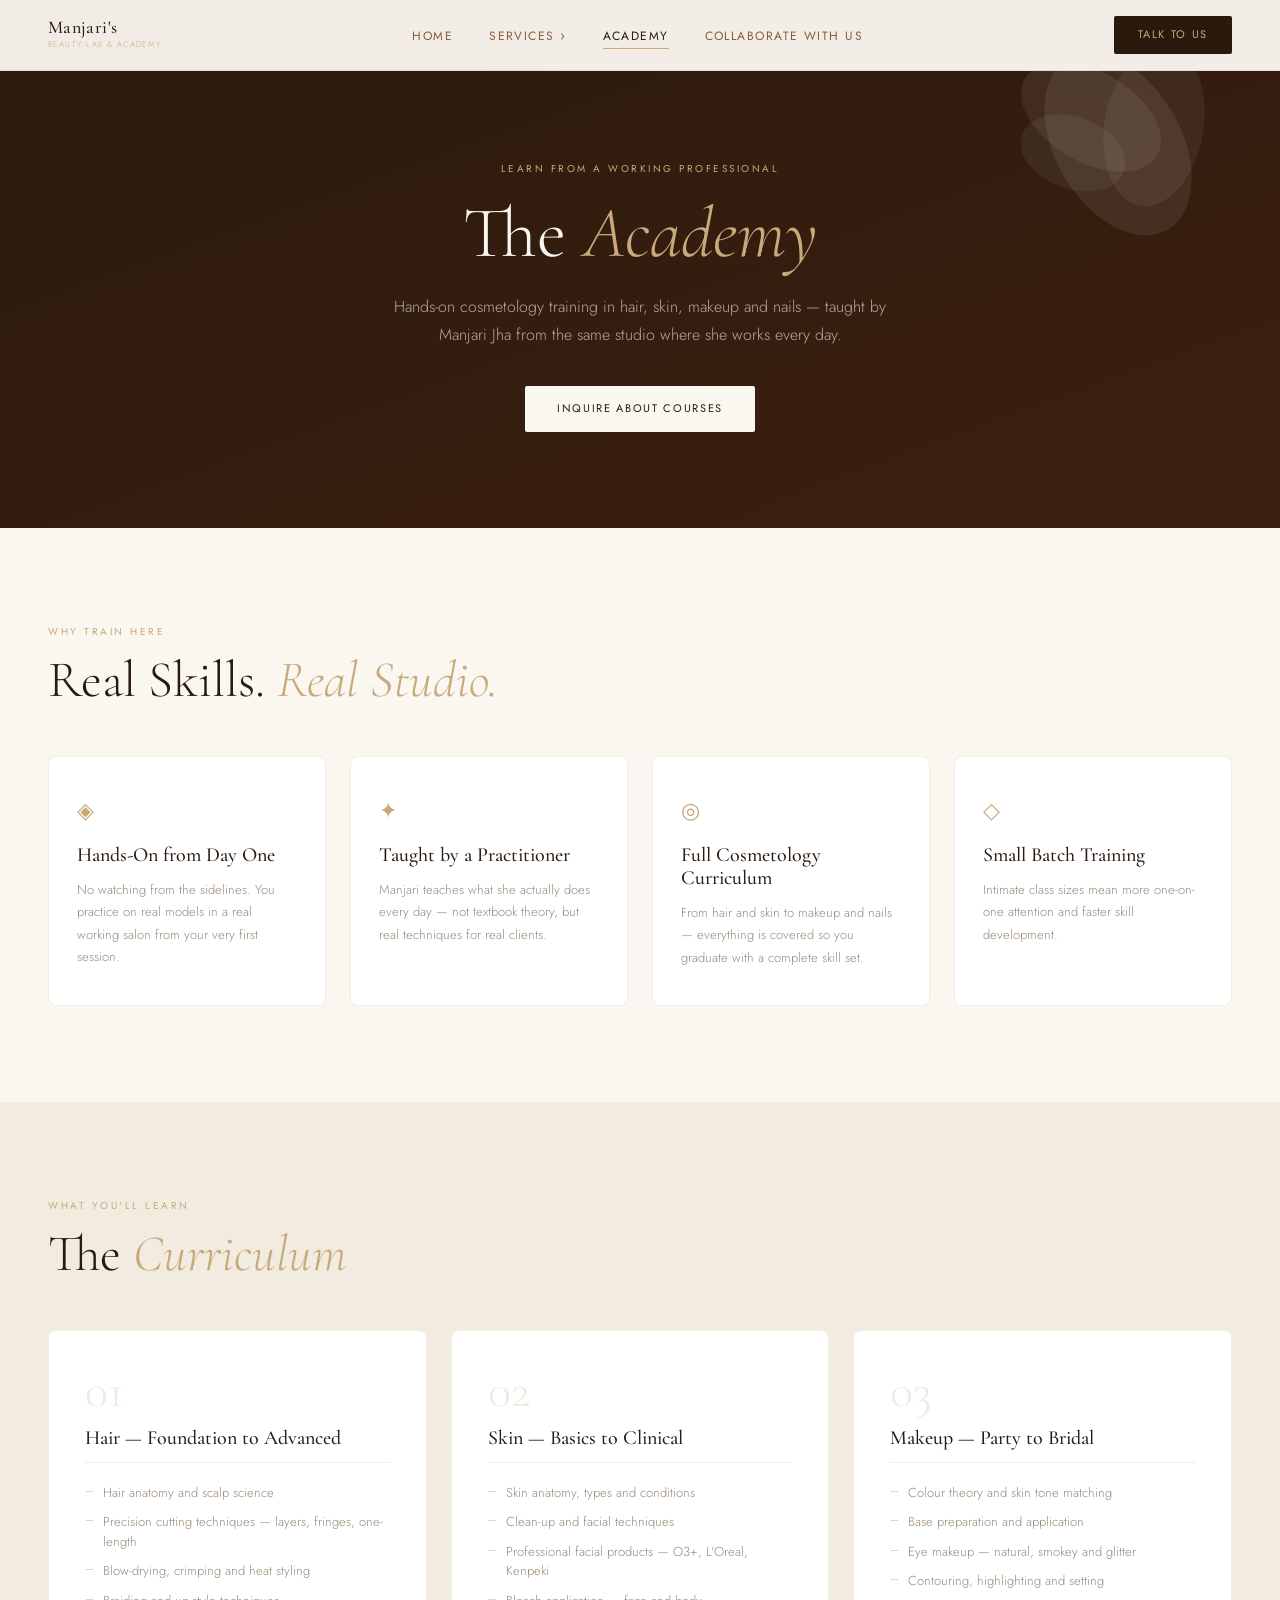
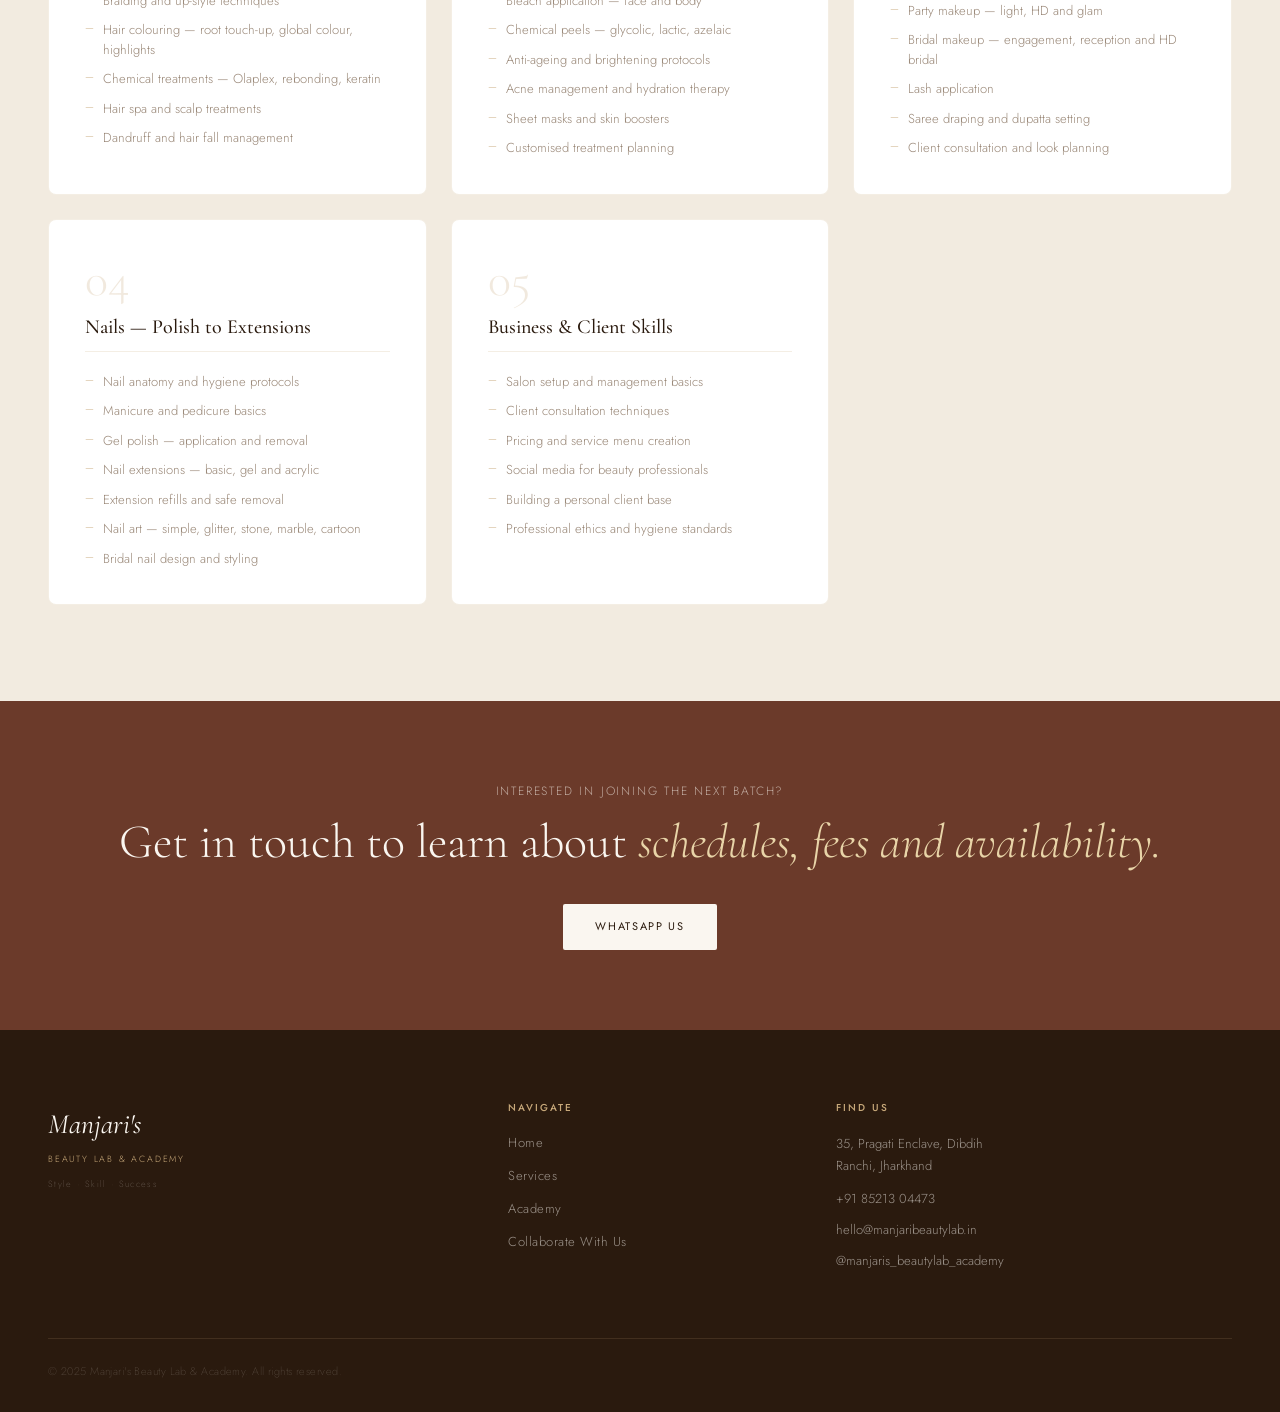
==== academy.html @ 1e32e9e4 "Add files via upload" ====
<!DOCTYPE html>
<html lang="en">
<head>
<meta charset="UTF-8">
<meta name="viewport" content="width=device-width, initial-scale=1.0">
<title>Academy — Manjari's Beauty Lab & Academy</title>
<link href="https://fonts.googleapis.com/css2?family=Cormorant+Garamond:ital,wght@0,300;0,400;0,500;0,600;1,300;1,400;1,600&family=Jost:wght@200;300;400;500&display=swap" rel="stylesheet">
<link rel="stylesheet" href="style.css">
</head>
<body>
<nav class="nav" id="nav">
  <div class="nav-logo"><span class="nav-logo-name">Manjari's</span><span class="nav-logo-sub">Beauty Lab & Academy</span></div>
  <ul class="nav-links">
    <li><a href="index.html" class="nav-link">Home</a></li>
    <li class="has-dropdown"><a href="services.html" class="nav-link">Services <span class="chevron">›</span></a>
      <ul class="dropdown">
        <li><a href="services.html#hair">Hair Cut & Styling</a></li>
        <li><a href="services.html#skin">Skin Services</a></li>
        <li><a href="services.html#makeup">Makeup</a></li>
        <li><a href="services.html#nails">Nail Art & Extensions</a></li>
        <li><a href="services.html#packages">Packages</a></li>
      </ul>
    </li>
    <li><a href="academy.html" class="nav-link active">Academy</a></li>
    <li><a href="collaborate.html" class="nav-link">Collaborate With Us</a></li>
  </ul>
  <a href="https://wa.me/918521304473" target="_blank" class="nav-cta">Talk to Us</a>
  <button class="nav-hamburger" id="hamburger" aria-label="Menu"><span></span><span></span><span></span></button>
</nav>
<div class="mobile-menu" id="mobileMenu">
  <ul>
    <li><a href="index.html">Home</a></li>
    <li><a href="services.html">Services</a></li>
    <li><a href="academy.html">Academy</a></li>
    <li><a href="collaborate.html">Collaborate With Us</a></li>
    <li><a href="https://wa.me/918521304473" target="_blank" class="mobile-cta">Talk to Us</a></li>
  </ul>
</div>

<div class="page-hero page-hero-dark">
  <div class="page-hero-flower" aria-hidden="true">
    <svg viewBox="0 0 400 400" xmlns="http://www.w3.org/2000/svg">
      <ellipse cx="220" cy="160" rx="70" ry="110" fill="rgba(255,240,230,0.08)" transform="rotate(-30 220 160)"/>
      <ellipse cx="260" cy="140" rx="55" ry="90" fill="rgba(255,240,230,0.06)" transform="rotate(10 260 140)"/>
      <ellipse cx="190" cy="130" rx="50" ry="85" fill="rgba(255,240,230,0.07)" transform="rotate(-60 190 130)"/>
      <ellipse cx="170" cy="170" rx="60" ry="40" fill="rgba(200,220,180,0.07)" transform="rotate(20 170 170)"/>
    </svg>
  </div>
  <p class="page-eyebrow">Learn From a Working Professional</p>
  <h1 class="page-title page-title-light">The <em>Academy</em></h1>
  <p class="page-sub page-sub-light">Hands-on cosmetology training in hair, skin, makeup and nails — taught by Manjari Jha from the same studio where she works every day.</p>
  <a href="https://wa.me/918521304473" target="_blank" class="btn-primary-light">Inquire About Courses</a>
</div>

<section class="section">
  <div class="section-label">Why Train Here</div>
  <h2 class="section-title">Real Skills. <em>Real Studio.</em></h2>
  <div class="why-grid">
    <div class="why-card">
      <div class="why-icon">◈</div>
      <h3>Hands-On from Day One</h3>
      <p>No watching from the sidelines. You practice on real models in a real working salon from your very first session.</p>
    </div>
    <div class="why-card">
      <div class="why-icon">✦</div>
      <h3>Taught by a Practitioner</h3>
      <p>Manjari teaches what she actually does every day — not textbook theory, but real techniques for real clients.</p>
    </div>
    <div class="why-card">
      <div class="why-icon">◎</div>
      <h3>Full Cosmetology Curriculum</h3>
      <p>From hair and skin to makeup and nails — everything is covered so you graduate with a complete skill set.</p>
    </div>
    <div class="why-card">
      <div class="why-icon">◇</div>
      <h3>Small Batch Training</h3>
      <p>Intimate class sizes mean more one-on-one attention and faster skill development.</p>
    </div>
  </div>
</section>

<section class="section academy-curriculum">
  <div class="section-label">What You'll Learn</div>
  <h2 class="section-title">The <em>Curriculum</em></h2>

  <div class="curriculum-grid">
    <div class="curr-module">
      <div class="curr-num">01</div>
      <h3>Hair — Foundation to Advanced</h3>
      <ul>
        <li>Hair anatomy and scalp science</li>
        <li>Precision cutting techniques — layers, fringes, one-length</li>
        <li>Blow-drying, crimping and heat styling</li>
        <li>Braiding and up-style techniques</li>
        <li>Hair colouring — root touch-up, global colour, highlights</li>
        <li>Chemical treatments — Olaplex, rebonding, keratin</li>
        <li>Hair spa and scalp treatments</li>
        <li>Dandruff and hair fall management</li>
      </ul>
    </div>
    <div class="curr-module">
      <div class="curr-num">02</div>
      <h3>Skin — Basics to Clinical</h3>
      <ul>
        <li>Skin anatomy, types and conditions</li>
        <li>Clean-up and facial techniques</li>
        <li>Professional facial products — O3+, L'Oreal, Kenpeki</li>
        <li>Bleach application — face and body</li>
        <li>Chemical peels — glycolic, lactic, azelaic</li>
        <li>Anti-ageing and brightening protocols</li>
        <li>Acne management and hydration therapy</li>
        <li>Sheet masks and skin boosters</li>
        <li>Customised treatment planning</li>
      </ul>
    </div>
    <div class="curr-module">
      <div class="curr-num">03</div>
      <h3>Makeup — Party to Bridal</h3>
      <ul>
        <li>Colour theory and skin tone matching</li>
        <li>Base preparation and application</li>
        <li>Eye makeup — natural, smokey and glitter</li>
        <li>Contouring, highlighting and setting</li>
        <li>Party makeup — light, HD and glam</li>
        <li>Bridal makeup — engagement, reception and HD bridal</li>
        <li>Lash application</li>
        <li>Saree draping and dupatta setting</li>
        <li>Client consultation and look planning</li>
      </ul>
    </div>
    <div class="curr-module">
      <div class="curr-num">04</div>
      <h3>Nails — Polish to Extensions</h3>
      <ul>
        <li>Nail anatomy and hygiene protocols</li>
        <li>Manicure and pedicure basics</li>
        <li>Gel polish — application and removal</li>
        <li>Nail extensions — basic, gel and acrylic</li>
        <li>Extension refills and safe removal</li>
        <li>Nail art — simple, glitter, stone, marble, cartoon</li>
        <li>Bridal nail design and styling</li>
      </ul>
    </div>
    <div class="curr-module">
      <div class="curr-num">05</div>
      <h3>Business & Client Skills</h3>
      <ul>
        <li>Salon setup and management basics</li>
        <li>Client consultation techniques</li>
        <li>Pricing and service menu creation</li>
        <li>Social media for beauty professionals</li>
        <li>Building a personal client base</li>
        <li>Professional ethics and hygiene standards</li>
      </ul>
    </div>
  </div>
</section>

<div class="cta-banner">
  <p>Interested in joining the next batch?</p>
  <h2>Get in touch to learn about <em>schedules, fees and availability.</em></h2>
  <a href="https://wa.me/918521304473" target="_blank" class="btn-primary-light">WhatsApp Us</a>
</div>

<footer class="footer">
  <div class="footer-top">
    <div class="footer-brand">
      <div class="footer-logo-name">Manjari's</div>
      <div class="footer-logo-sub">Beauty Lab & Academy</div>
      <div class="footer-logo-tag">Style · Skill · Success</div>
    </div>
    <div class="footer-links">
      <h4>Navigate</h4>
      <a href="index.html">Home</a>
      <a href="services.html">Services</a>
      <a href="academy.html">Academy</a>
      <a href="collaborate.html">Collaborate With Us</a>
    </div>
    <div class="footer-contact">
      <h4>Find Us</h4>
      <p>35, Pragati Enclave, Dibdih<br>Ranchi, Jharkhand</p>
      <a href="tel:+918521304473">+91 85213 04473</a>
      <a href="mailto:hello@manjaribeautylab.in">hello@manjaribeautylab.in</a>
      <a href="https://instagram.com/manjaris_beautylab_academy" target="_blank">@manjaris_beautylab_academy</a>
    </div>
  </div>
  <div class="footer-bottom">
    <p>© 2025 Manjari's Beauty Lab & Academy. All rights reserved.</p>
  </div>
</footer>
<script src="script.js"></script>
</body>
</html>
---- style.css ----
/* ── TOKENS ── */
:root {
  --cream:       #FAF6F0;
  --cream-deep:  #F2EBE0;
  --dark:        #2A1A0E;
  --brown:       #6B3A2A;
  --brown-light: #8B5A3A;
  --gold:        #C8A97A;
  --gold-light:  #E8D4A8;
  --blush:       #F7EDE8;
  --blush-border:#DFA090;
  --sage:        #8A9B7A;
  --muted:       #9A8878;
  --white:       #FFFFFF;
  --font-serif:  'Cormorant Garamond', Georgia, serif;
  --font-sans:   'Jost', sans-serif;
}

/* ── RESET ── */
*, *::before, *::after { margin: 0; padding: 0; box-sizing: border-box; }
html { scroll-behavior: smooth; }
body { font-family: var(--font-sans); background: var(--cream); color: var(--dark); font-weight: 300; line-height: 1.6; overflow-x: hidden; }
img { max-width: 100%; display: block; }
a { text-decoration: none; color: inherit; }

/* ── TYPOGRAPHY ── */
h1,h2,h3,h4 { font-family: var(--font-serif); font-weight: 400; line-height: 1.15; }
em { font-style: italic; color: var(--gold); }
p { line-height: 1.75; }

/* ── NAV ── */
.nav {
  position: fixed; top: 0; left: 0; right: 0; z-index: 100;
  display: flex; align-items: center; justify-content: space-between;
  padding: 16px 48px;
  background: rgba(250,246,240,0.96);
  backdrop-filter: blur(12px);
  border-bottom: 0.5px solid rgba(200,169,122,0.25);
  transition: box-shadow 0.3s;
}
.nav.scrolled { box-shadow: 0 2px 24px rgba(42,26,14,0.08); }
.nav-logo { display: flex; flex-direction: column; }
.nav-logo-name { font-family: var(--font-serif); font-size: 18px; font-weight: 500; color: var(--dark); line-height: 1; letter-spacing: 0.02em; }
.nav-logo-sub { font-size: 8px; font-weight: 300; color: var(--gold); letter-spacing: 0.18em; text-transform: uppercase; margin-top: 2px; }
.nav-links { display: flex; list-style: none; gap: 36px; align-items: center; }
.nav-link { font-size: 12px; font-weight: 400; color: var(--brown-light); letter-spacing: 0.12em; text-transform: uppercase; transition: color 0.2s; position: relative; }
.nav-link:hover, .nav-link.active { color: var(--dark); }
.nav-link.active::after { content: ''; position: absolute; bottom: -4px; left: 0; right: 0; height: 1px; background: var(--gold); }
.chevron { font-size: 14px; transition: transform 0.2s; display: inline-block; }
.has-dropdown { position: relative; }
.has-dropdown:hover .chevron { transform: rotate(90deg); }
.dropdown {
  position: absolute; top: calc(100% + 16px); left: -16px;
  background: var(--white); border: 0.5px solid rgba(200,169,122,0.3);
  border-radius: 8px; padding: 8px 0; min-width: 220px; list-style: none;
  opacity: 0; visibility: hidden; transform: translateY(-8px);
  transition: all 0.25s; box-shadow: 0 8px 32px rgba(42,26,14,0.1);
}
.has-dropdown:hover .dropdown { opacity: 1; visibility: visible; transform: translateY(0); }
.dropdown a { display: block; padding: 10px 20px; font-size: 12px; font-weight: 300; color: var(--brown-light); letter-spacing: 0.04em; transition: color 0.2s, background 0.2s; }
.dropdown a:hover { color: var(--dark); background: var(--blush); }
.nav-cta {
  background: var(--dark); color: var(--gold);
  padding: 10px 24px; border-radius: 2px;
  font-size: 11px; font-weight: 400; letter-spacing: 0.15em; text-transform: uppercase;
  transition: background 0.2s, color 0.2s;
}
.nav-cta:hover { background: var(--brown); color: var(--gold-light); }
.nav-hamburger { display: none; flex-direction: column; gap: 5px; background: none; border: none; cursor: pointer; padding: 4px; }
.nav-hamburger span { display: block; width: 22px; height: 1.5px; background: var(--dark); transition: all 0.3s; }

/* MOBILE MENU */
.mobile-menu {
  position: fixed; top: 0; left: 0; right: 0; bottom: 0; z-index: 99;
  background: var(--cream); display: flex; align-items: center; justify-content: center;
  opacity: 0; visibility: hidden; transition: all 0.3s;
}
.mobile-menu.open { opacity: 1; visibility: visible; }
.mobile-menu ul { list-style: none; text-align: center; display: flex; flex-direction: column; gap: 28px; }
.mobile-menu a { font-family: var(--font-serif); font-size: 28px; font-weight: 300; color: var(--dark); letter-spacing: 0.04em; transition: color 0.2s; }
.mobile-menu a:hover { color: var(--gold); }
.mobile-cta { background: var(--dark); color: var(--gold) !important; padding: 14px 36px; border-radius: 2px; font-size: 14px !important; font-family: var(--font-sans) !important; letter-spacing: 0.12em; text-transform: uppercase; }

/* ── FLOWER SVG ── */
.hero-flower-tr { position: absolute; top: -20px; right: -20px; width: 380px; height: 380px; pointer-events: none; opacity: 0.9; }
.hero-flower-bl { position: absolute; bottom: 40px; left: -40px; width: 260px; height: 260px; pointer-events: none; opacity: 0.7; }

/* ── HERO ── */
.hero {
  min-height: 100vh; display: flex; align-items: center;
  padding: 120px 48px 80px;
  position: relative; overflow: hidden;
  background: linear-gradient(160deg, var(--cream) 0%, #F5EDE0 60%, #EDE0D0 100%);
}
.hero-content { max-width: 580px; position: relative; z-index: 2; }
.hero-eyebrow { font-size: 11px; font-weight: 400; letter-spacing: 0.22em; text-transform: uppercase; color: var(--gold); margin-bottom: 20px; }
.hero-title { margin-bottom: 24px; }
.hero-title-script { display: block; font-family: var(--font-serif); font-size: clamp(40px, 6vw, 72px); font-weight: 300; font-style: italic; color: var(--brown-light); line-height: 1; }
.hero-title-serif { display: block; font-family: var(--font-serif); font-size: clamp(48px, 7.5vw, 90px); font-weight: 500; color: var(--dark); line-height: 1; letter-spacing: -0.01em; }
.hero-sub { font-size: 15px; font-weight: 300; color: var(--muted); max-width: 440px; margin-bottom: 36px; line-height: 1.8; }
.hero-actions { display: flex; gap: 16px; flex-wrap: wrap; margin-bottom: 40px; }
.hero-tag { display: flex; gap: 10px; align-items: center; font-size: 11px; font-weight: 300; color: var(--muted); letter-spacing: 0.18em; }
.dot { color: var(--gold); }

/* ── BUTTONS ── */
.btn-primary {
  display: inline-block; background: var(--dark); color: var(--gold);
  padding: 14px 32px; border-radius: 2px;
  font-size: 11px; font-weight: 400; letter-spacing: 0.15em; text-transform: uppercase;
  transition: all 0.25s;
}
.btn-primary:hover { background: var(--brown); transform: translateY(-1px); }
.btn-ghost {
  display: inline-block; border: 1px solid var(--brown-light); color: var(--brown-light);
  padding: 13px 32px; border-radius: 2px;
  font-size: 11px; font-weight: 400; letter-spacing: 0.15em; text-transform: uppercase;
  transition: all 0.25s;
}
.btn-ghost:hover { border-color: var(--dark); color: var(--dark); }
.btn-primary-light {
  display: inline-block; background: var(--cream); color: var(--dark);
  padding: 14px 32px; border-radius: 2px;
  font-size: 11px; font-weight: 400; letter-spacing: 0.15em; text-transform: uppercase;
  transition: all 0.25s;
}
.btn-primary-light:hover { background: var(--gold-light); }
.btn-gold {
  display: inline-block; background: var(--gold); color: var(--dark);
  padding: 12px 28px; border-radius: 2px;
  font-size: 11px; font-weight: 400; letter-spacing: 0.15em; text-transform: uppercase;
  transition: all 0.25s;
}
.btn-gold:hover { background: var(--gold-light); }

/* ── SECTIONS ── */
.section { padding: 96px 48px; }
.section-label { font-size: 10px; font-weight: 400; letter-spacing: 0.25em; text-transform: uppercase; color: var(--gold); margin-bottom: 12px; }
.section-title { font-size: clamp(32px, 4vw, 52px); font-weight: 300; color: var(--dark); margin-bottom: 16px; line-height: 1.1; }
.section-sub { font-size: 15px; font-weight: 300; color: var(--muted); max-width: 500px; margin-bottom: 56px; }
.section-cta { text-align: center; margin-top: 48px; }

/* ── SERVICES GRID ── */
.services-section { background: var(--white); }
.services-grid { display: grid; grid-template-columns: repeat(4, 1fr); gap: 1px; background: rgba(200,169,122,0.15); border: 1px solid rgba(200,169,122,0.15); border-radius: 8px; overflow: hidden; }
.svc-tile {
  background: var(--white); padding: 36px 28px;
  display: flex; flex-direction: column; gap: 10px;
  transition: background 0.25s, transform 0.25s;
  cursor: pointer;
}
.svc-tile:hover { background: var(--blush); }
.svc-tile.featured { background: var(--cream); }
.svc-tile.featured:hover { background: var(--blush); }
.svc-tile-icon { font-size: 20px; color: var(--gold); margin-bottom: 4px; }
.svc-tile h3 { font-family: var(--font-serif); font-size: 18px; font-weight: 500; color: var(--dark); }
.svc-tile p { font-size: 12px; font-weight: 300; color: var(--muted); line-height: 1.7; }

/* ── ABOUT STRIP ── */
.about-strip {
  background: var(--dark);
  padding: 96px 48px;
  position: relative; overflow: hidden;
  display: flex; align-items: center; gap: 80px;
}
.about-flower { position: absolute; right: 48px; top: 50%; transform: translateY(-50%); width: 280px; opacity: 0.5; }
.about-content { max-width: 640px; position: relative; z-index: 2; }
.about-eyebrow { font-size: 10px; font-weight: 400; letter-spacing: 0.25em; text-transform: uppercase; color: var(--gold); margin-bottom: 12px; }
.about-title { font-family: var(--font-serif); font-size: clamp(36px, 5vw, 60px); font-weight: 300; color: var(--cream); margin-bottom: 20px; font-style: italic; }
.about-text { font-size: 15px; font-weight: 300; color: rgba(250,246,240,0.75); margin-bottom: 36px; line-height: 1.8; max-width: 520px; }
.about-stats { display: flex; gap: 48px; margin-bottom: 36px; }
.stat { display: flex; flex-direction: column; }
.stat-num { font-family: var(--font-serif); font-size: 36px; font-weight: 300; color: var(--gold); line-height: 1; }
.stat-label { font-size: 10px; font-weight: 300; color: rgba(250,246,240,0.5); letter-spacing: 0.12em; text-transform: uppercase; margin-top: 4px; }

/* ── ACADEMY TEASER ── */
.academy-teaser { background: var(--cream-deep); position: relative; overflow: hidden; }
.academy-flower { position: absolute; right: 0; top: 0; width: 320px; opacity: 0.6; }
.academy-inner { display: grid; grid-template-columns: 1fr 1fr; gap: 80px; align-items: center; position: relative; z-index: 2; }
.academy-text p { font-size: 15px; font-weight: 300; color: var(--muted); margin-bottom: 28px; }
.academy-list { list-style: none; margin-bottom: 36px; display: flex; flex-direction: column; gap: 10px; }
.academy-list li { font-size: 13px; font-weight: 300; color: var(--brown-light); padding-left: 20px; position: relative; }
.academy-list li::before { content: '✦'; position: absolute; left: 0; color: var(--gold); font-size: 8px; top: 4px; }
.academy-card { background: var(--dark); border-radius: 8px; overflow: hidden; }
.academy-card-inner { padding: 48px 40px; display: flex; flex-direction: column; gap: 16px; }
.academy-card-icon { font-size: 24px; color: var(--gold); }
.academy-card-title { font-family: var(--font-serif); font-size: 24px; font-weight: 300; color: var(--cream); font-style: italic; }
.academy-card-sub { font-size: 13px; font-weight: 300; color: rgba(250,246,240,0.6); line-height: 1.7; }

/* ── PAGE HERO ── */
.page-hero {
  padding: 160px 48px 96px;
  background: linear-gradient(160deg, var(--cream) 0%, #F0E4D4 100%);
  position: relative; overflow: hidden;
  text-align: center;
}
.page-hero-dark {
  background: linear-gradient(160deg, var(--dark) 0%, #3D2010 100%);
}
.page-hero-flower { position: absolute; top: 0; right: 0; width: 360px; pointer-events: none; }
.page-eyebrow { font-size: 10px; font-weight: 400; letter-spacing: 0.25em; text-transform: uppercase; color: var(--gold); margin-bottom: 16px; }
.page-title { font-size: clamp(42px, 6vw, 72px); font-weight: 300; color: var(--dark); margin-bottom: 20px; line-height: 1.1; }
.page-title-light { color: var(--cream); }
.page-sub { font-size: 16px; font-weight: 300; color: var(--muted); max-width: 520px; margin: 0 auto 36px; line-height: 1.8; }
.page-sub-light { color: rgba(250,246,240,0.65); }

/* ── SERVICES PAGE TABS ── */
.services-nav-tabs {
  position: sticky; top: 68px; z-index: 50;
  background: var(--white); border-bottom: 0.5px solid rgba(200,169,122,0.2);
  padding: 0 48px;
  display: flex; gap: 0; overflow-x: auto;
}
.services-nav-tabs a {
  display: block; padding: 16px 20px;
  font-size: 11px; font-weight: 400; letter-spacing: 0.1em; text-transform: uppercase;
  color: var(--muted); white-space: nowrap;
  border-bottom: 2px solid transparent;
  transition: color 0.2s, border-color 0.2s;
}
.services-nav-tabs a:hover { color: var(--dark); border-bottom-color: var(--gold); }

/* ── SERVICES MAIN ── */
.services-main { padding: 0; }
.svc-section { padding: 72px 48px; border-bottom: 0.5px solid rgba(200,169,122,0.15); }
.svc-section:nth-child(even) { background: var(--cream-deep); }
.svc-section-header { display: flex; align-items: center; gap: 24px; margin-bottom: 40px; }
.svc-section-header h2 { font-size: clamp(28px, 3.5vw, 44px); font-weight: 300; color: var(--dark); white-space: nowrap; }
.svc-section-line { flex: 1; height: 0.5px; background: linear-gradient(90deg, var(--gold), transparent); }
.svc-cards { display: grid; grid-template-columns: repeat(auto-fill, minmax(280px, 1fr)); gap: 24px; }
.svc-category { background: var(--white); border-radius: 8px; padding: 28px; border: 0.5px solid rgba(200,169,122,0.2); }
.svc-cat-title { font-family: var(--font-serif); font-size: 18px; font-weight: 500; font-style: italic; color: var(--gold); margin-bottom: 4px; padding-bottom: 12px; border-bottom: 0.5px solid rgba(200,169,122,0.2); }
.svc-cat-sub { font-size: 11px; font-weight: 300; color: var(--muted); letter-spacing: 0.08em; margin-bottom: 12px; margin-top: 4px; }
.svc-items { display: flex; flex-direction: column; gap: 0; margin-top: 16px; }
.svc-item { padding: 12px 0; border-bottom: 0.5px solid rgba(237,232,224,0.8); }
.svc-item:last-child { border-bottom: none; padding-bottom: 0; }
.svc-item.highlight { background: var(--blush); margin: 4px -8px; padding: 12px 8px; border-radius: 4px; border-bottom: none; }
.svc-item strong { font-family: var(--font-sans); font-size: 13px; font-weight: 500; color: var(--dark); display: block; margin-bottom: 2px; }
.svc-item p { font-size: 11px; font-weight: 300; color: var(--muted); line-height: 1.5; }
.svc-note { font-size: 12px; font-weight: 300; color: var(--muted); font-style: italic; margin-top: 24px; padding: 12px 16px; border-left: 2px solid var(--gold); background: var(--blush); border-radius: 0 4px 4px 0; }
.consult-card-wrap { display: flex; }
.consult-highlight { background: var(--dark); border-radius: 8px; padding: 32px; display: flex; flex-direction: column; gap: 16px; flex: 1; }
.consult-icon { font-size: 24px; color: var(--gold); }
.consult-highlight h3 { font-family: var(--font-serif); font-size: 22px; font-weight: 400; color: var(--cream); font-style: italic; }
.consult-highlight p { font-size: 13px; font-weight: 300; color: rgba(250,246,240,0.65); line-height: 1.7; }

/* PACKAGES */
.packages-grid { display: grid; grid-template-columns: repeat(auto-fill, minmax(260px, 1fr)); gap: 20px; }
.pkg-card { background: var(--white); border: 0.5px solid rgba(200,169,122,0.25); border-radius: 8px; padding: 28px; display: flex; flex-direction: column; gap: 12px; }
.pkg-card.pkg-featured { background: var(--cream-deep); border-color: var(--gold); }
.pkg-card.bridal-pkg { background: var(--dark); grid-column: span 2; }
.pkg-card.bridal-pkg h3, .pkg-card.bridal-pkg p { color: var(--cream); }
.pkg-card.bridal-pkg p { color: rgba(250,246,240,0.65); }
.pkg-icon { font-size: 20px; color: var(--gold); }
.pkg-card h3 { font-family: var(--font-serif); font-size: 20px; font-weight: 500; color: var(--dark); }
.pkg-card p { font-size: 13px; font-weight: 300; color: var(--muted); line-height: 1.7; }

/* ── CTA BANNER ── */
.cta-banner {
  background: var(--brown); padding: 80px 48px; text-align: center;
  position: relative; overflow: hidden;
}
.cta-banner-flower { position: absolute; left: 0; top: 0; width: 200px; opacity: 0.4; }
.cta-banner p { font-size: 12px; font-weight: 300; letter-spacing: 0.15em; text-transform: uppercase; color: rgba(250,246,240,0.6); margin-bottom: 12px; }
.cta-banner h2 { font-family: var(--font-serif); font-size: clamp(28px, 4vw, 48px); font-weight: 300; color: var(--cream); margin-bottom: 32px; line-height: 1.2; }
.cta-banner em { color: var(--gold-light); }

/* ── ACADEMY PAGE ── */
.why-grid { display: grid; grid-template-columns: repeat(4, 1fr); gap: 24px; margin-top: 48px; }
.why-card { background: var(--white); border-radius: 8px; padding: 36px 28px; border: 0.5px solid rgba(200,169,122,0.2); }
.why-icon { font-size: 22px; color: var(--gold); margin-bottom: 16px; }
.why-card h3 { font-family: var(--font-serif); font-size: 20px; font-weight: 500; color: var(--dark); margin-bottom: 12px; }
.why-card p { font-size: 13px; font-weight: 300; color: var(--muted); line-height: 1.7; }
.academy-curriculum { background: var(--cream-deep); }
.curriculum-grid { display: grid; grid-template-columns: repeat(auto-fill, minmax(300px, 1fr)); gap: 24px; margin-top: 48px; }
.curr-module { background: var(--white); border-radius: 8px; padding: 36px; border: 0.5px solid rgba(200,169,122,0.2); }
.curr-num { font-family: var(--font-serif); font-size: 48px; font-weight: 300; color: rgba(200,169,122,0.25); line-height: 1; margin-bottom: 12px; }
.curr-module h3 { font-family: var(--font-serif); font-size: 20px; font-weight: 500; color: var(--dark); margin-bottom: 20px; padding-bottom: 12px; border-bottom: 0.5px solid rgba(200,169,122,0.2); }
.curr-module ul { list-style: none; display: flex; flex-direction: column; gap: 10px; }
.curr-module li { font-size: 13px; font-weight: 300; color: var(--muted); padding-left: 18px; position: relative; line-height: 1.5; }
.curr-module li::before { content: '—'; position: absolute; left: 0; color: var(--gold); font-size: 10px; }

/* ── COLLABORATE PAGE ── */
.collab-section { padding: 72px 48px; }
.collab-grid { display: grid; grid-template-columns: 1fr 1fr; gap: 32px; }
.collab-card-main { background: var(--white); border-radius: 8px; padding: 48px; border: 0.5px solid rgba(200,169,122,0.25); display: flex; flex-direction: column; gap: 20px; }
.collab-card-icon { font-size: 28px; color: var(--gold); }
.collab-tag { font-size: 10px; font-weight: 400; letter-spacing: 0.2em; text-transform: uppercase; color: var(--gold); }
.collab-card-main h2 { font-family: var(--font-serif); font-size: 36px; font-weight: 400; color: var(--dark); }
.collab-card-main p { font-size: 14px; font-weight: 300; color: var(--muted); line-height: 1.75; }
.collab-card-main h4 { font-family: var(--font-sans); font-size: 11px; font-weight: 500; letter-spacing: 0.12em; text-transform: uppercase; color: var(--brown-light); }
.collab-card-main ul { list-style: none; display: flex; flex-direction: column; gap: 10px; }
.collab-card-main li { font-size: 13px; font-weight: 300; color: var(--muted); padding-left: 20px; position: relative; }
.collab-card-main li::before { content: '✦'; position: absolute; left: 0; color: var(--gold); font-size: 8px; top: 4px; }
.collab-note { font-size: 12px; font-style: italic; color: rgba(154,136,120,0.7); border-left: 2px solid var(--gold); padding-left: 12px; }
.collab-contact-strip { background: var(--dark); padding: 80px 48px; text-align: center; position: relative; overflow: hidden; }
.collab-contact-flower { position: absolute; left: 48px; top: 50%; transform: translateY(-50%); width: 180px; }
.collab-contact-inner { position: relative; z-index: 2; }
.collab-contact-strip h2 { font-family: var(--font-serif); font-size: clamp(28px, 3.5vw, 44px); font-weight: 300; color: var(--cream); margin-bottom: 16px; }
.collab-contact-strip p { font-size: 15px; font-weight: 300; color: rgba(250,246,240,0.6); margin-bottom: 36px; max-width: 480px; margin-left: auto; margin-right: auto; line-height: 1.8; }
.collab-contact-details { display: flex; gap: 20px; justify-content: center; flex-wrap: wrap; }
.collab-contact-btn { display: flex; align-items: center; gap: 12px; background: rgba(255,255,255,0.08); border: 0.5px solid rgba(200,169,122,0.3); padding: 16px 28px; border-radius: 4px; color: var(--cream); font-size: 13px; font-weight: 300; transition: background 0.2s; }
.collab-contact-btn:hover { background: rgba(200,169,122,0.15); }
.collab-contact-icon { color: var(--gold); font-size: 16px; }

/* ── FOOTER ── */
.footer { background: var(--dark); padding: 72px 48px 32px; }
.footer-flower { position: absolute; right: 48px; top: 48px; width: 220px; }
.footer-top { display: grid; grid-template-columns: 1.5fr 1fr 1.5fr; gap: 64px; margin-bottom: 56px; position: relative; }
.footer-brand { display: flex; flex-direction: column; gap: 6px; }
.footer-logo-name { font-family: var(--font-serif); font-size: 28px; font-weight: 400; color: var(--cream); font-style: italic; }
.footer-logo-sub { font-size: 9px; font-weight: 300; color: var(--gold); letter-spacing: 0.2em; text-transform: uppercase; }
.footer-logo-tag { font-size: 9px; font-weight: 200; color: rgba(250,246,240,0.35); letter-spacing: 0.15em; margin-top: 4px; }
.footer-links h4, .footer-contact h4 { font-family: var(--font-sans); font-size: 10px; font-weight: 500; letter-spacing: 0.2em; text-transform: uppercase; color: var(--gold); margin-bottom: 20px; }
.footer-links a { display: block; font-size: 13px; font-weight: 300; color: rgba(250,246,240,0.55); margin-bottom: 12px; transition: color 0.2s; letter-spacing: 0.04em; }
.footer-links a:hover { color: var(--cream); }
.footer-contact p { font-size: 13px; font-weight: 300; color: rgba(250,246,240,0.55); line-height: 1.7; margin-bottom: 12px; }
.footer-contact a { display: block; font-size: 13px; font-weight: 300; color: rgba(250,246,240,0.55); margin-bottom: 10px; transition: color 0.2s; }
.footer-contact a:hover { color: var(--gold); }
.footer-bottom { border-top: 0.5px solid rgba(200,169,122,0.15); padding-top: 24px; }
.footer-bottom p { font-size: 11px; font-weight: 200; color: rgba(250,246,240,0.25); letter-spacing: 0.04em; line-height: 1.6; }

/* ── ANIMATIONS ── */
@keyframes fadeUp { from { opacity: 0; transform: translateY(20px); } to { opacity: 1; transform: translateY(0); } }
.hero-content { animation: fadeUp 0.8s ease forwards; }

/* ── RESPONSIVE ── */
@media (max-width: 1024px) {
  .nav { padding: 16px 32px; }
  .nav-links { gap: 24px; }
  .hero { padding: 120px 32px 80px; }
  .section { padding: 72px 32px; }
  .services-grid { grid-template-columns: repeat(2, 1fr); }
  .why-grid { grid-template-columns: repeat(2, 1fr); }
  .academy-inner { grid-template-columns: 1fr; gap: 48px; }
  .collab-grid { grid-template-columns: 1fr; }
  .footer-top { grid-template-columns: 1fr 1fr; gap: 40px; }
}

@media (max-width: 768px) {
  .nav { padding: 14px 24px; }
  .nav-links, .nav-cta { display: none; }
  .nav-hamburger { display: flex; }
  .hero { padding: 100px 24px 64px; }
  .hero-flower-tr { width: 240px; opacity: 0.5; }
  .section { padding: 56px 24px; }
  .services-grid { grid-template-columns: 1fr; }
  .about-strip { padding: 64px 24px; flex-direction: column; }
  .about-stats { gap: 28px; }
  .about-flower { display: none; }
  .page-hero { padding: 120px 24px 72px; }
  .services-nav-tabs { padding: 0 24px; }
  .svc-section { padding: 48px 24px; }
  .svc-cards { grid-template-columns: 1fr; }
  .why-grid { grid-template-columns: 1fr; }
  .curriculum-grid { grid-template-columns: 1fr; }
  .pkg-card.bridal-pkg { grid-column: span 1; }
  .packages-grid { grid-template-columns: 1fr; }
  .collab-grid { grid-template-columns: 1fr; }
  .collab-card-main { padding: 32px 24px; }
  .cta-banner { padding: 56px 24px; }
  .footer { padding: 56px 24px 24px; }
  .footer-top { grid-template-columns: 1fr; gap: 36px; }
  .collab-contact-strip { padding: 56px 24px; }
}
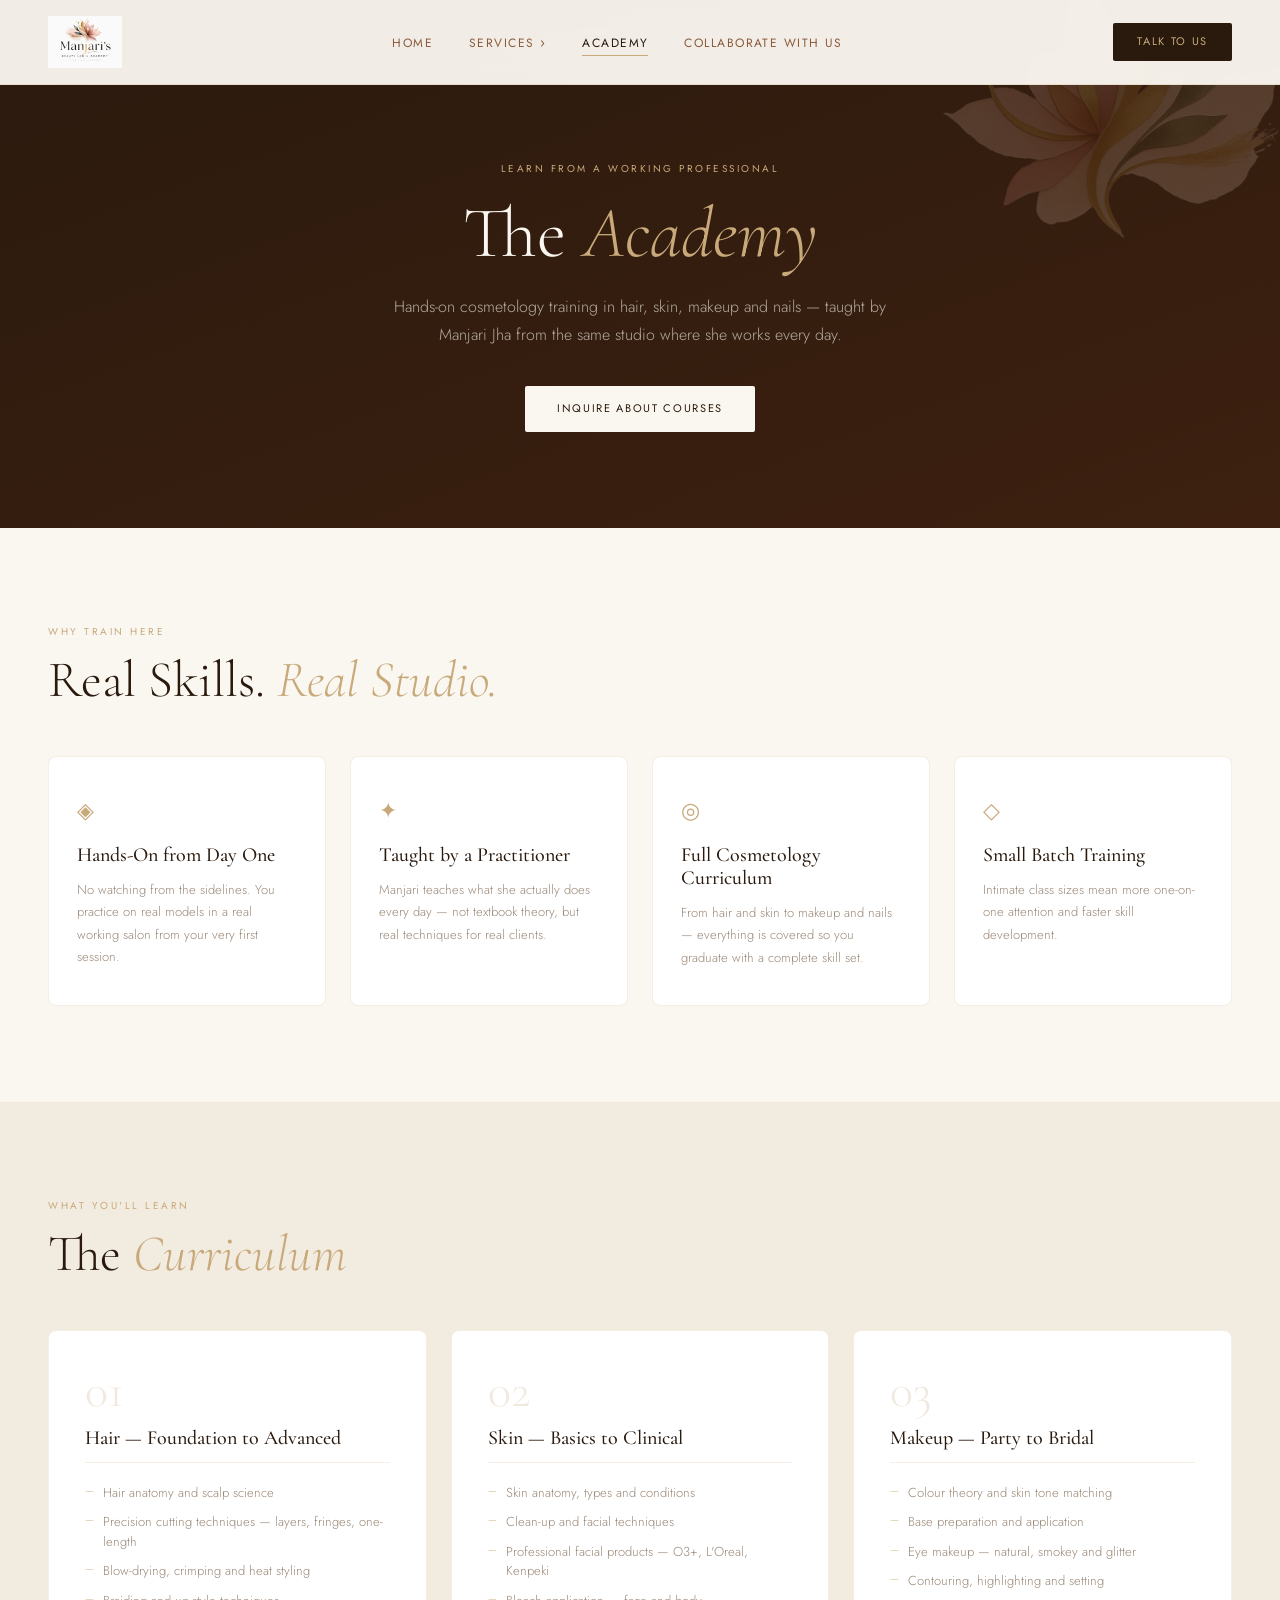
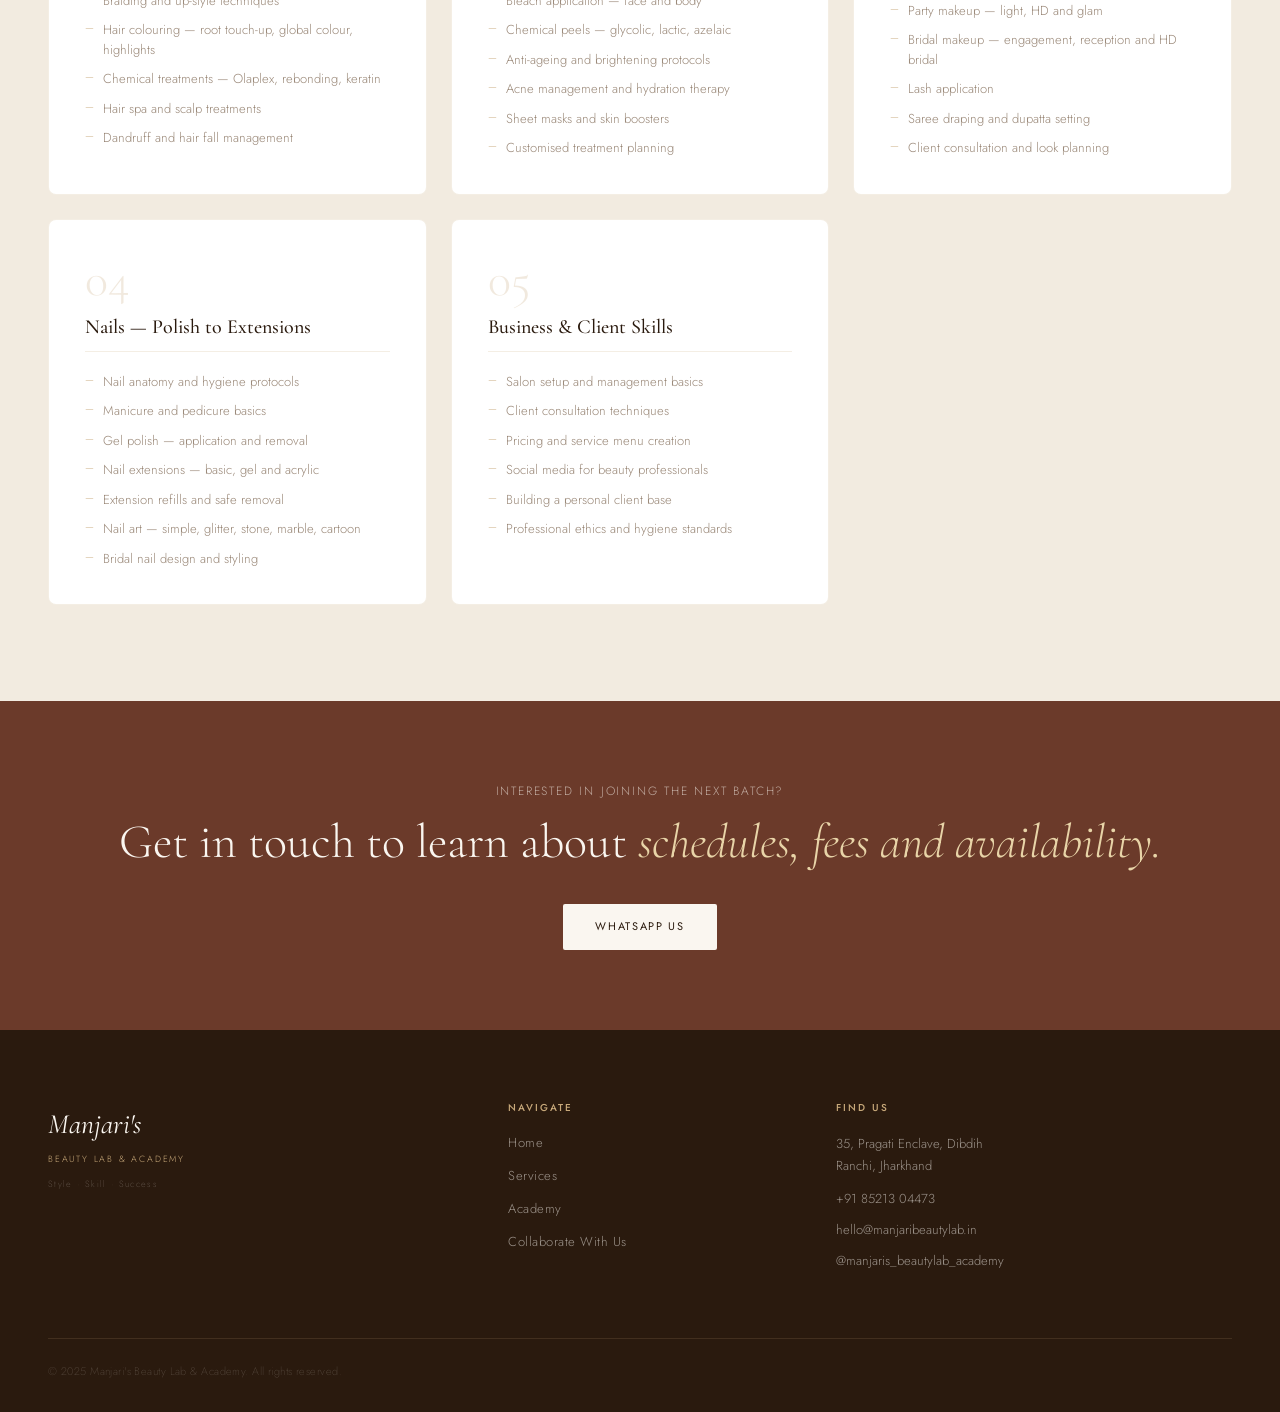
==== commit de5c7af4: "Add files via upload" ====
--- a/academy.html
+++ b/academy.html
@@ -9,7 +9,7 @@
 </head>
 <body>
 <nav class="nav" id="nav">
-  <div class="nav-logo"><span class="nav-logo-name">Manjari's</span><span class="nav-logo-sub">Beauty Lab & Academy</span></div>
+  <div class="nav-logo"><a href="index.html"><img src="logo.png" alt="Manjari's Beauty Lab & Academy" class="nav-logo-img"></a></div>
   <ul class="nav-links">
     <li><a href="index.html" class="nav-link">Home</a></li>
     <li class="has-dropdown"><a href="services.html" class="nav-link">Services <span class="chevron">›</span></a>
@@ -38,14 +38,7 @@
 </div>
 
 <div class="page-hero page-hero-dark">
-  <div class="page-hero-flower" aria-hidden="true">
-    <svg viewBox="0 0 400 400" xmlns="http://www.w3.org/2000/svg">
-      <ellipse cx="220" cy="160" rx="70" ry="110" fill="rgba(255,240,230,0.08)" transform="rotate(-30 220 160)"/>
-      <ellipse cx="260" cy="140" rx="55" ry="90" fill="rgba(255,240,230,0.06)" transform="rotate(10 260 140)"/>
-      <ellipse cx="190" cy="130" rx="50" ry="85" fill="rgba(255,240,230,0.07)" transform="rotate(-60 190 130)"/>
-      <ellipse cx="170" cy="170" rx="60" ry="40" fill="rgba(200,220,180,0.07)" transform="rotate(20 170 170)"/>
-    </svg>
-  </div>
+  <img src="flower.png" alt="" class="flower-img flower-tr" aria-hidden="true">
   <p class="page-eyebrow">Learn From a Working Professional</p>
   <h1 class="page-title page-title-light">The <em>Academy</em></h1>
   <p class="page-sub page-sub-light">Hands-on cosmetology training in hair, skin, makeup and nails — taught by Manjari Jha from the same studio where she works every day.</p>
--- a/style.css
+++ b/style.css
@@ -362,3 +362,90 @@
   .footer-top { grid-template-columns: 1fr; gap: 36px; }
   .collab-contact-strip { padding: 56px 24px; }
 }
+
+/* ── REAL FLOWER IMAGE ── */
+.flower-img {
+  position: absolute;
+  pointer-events: none;
+  user-select: none;
+}
+.flower-tr {
+  top: -40px; right: -40px;
+  width: 420px; opacity: 0.18;
+  transform: rotate(0deg);
+}
+.flower-bl {
+  bottom: -40px; left: -40px;
+  width: 300px; opacity: 0.12;
+  transform: rotate(180deg);
+}
+.flower-br {
+  bottom: -20px; right: -20px;
+  width: 320px; opacity: 0.13;
+  transform: rotate(90deg);
+}
+.flower-tl {
+  top: -20px; left: -20px;
+  width: 280px; opacity: 0.1;
+  transform: rotate(270deg);
+}
+.flower-center-r {
+  top: 50%; right: -60px;
+  transform: translateY(-50%) rotate(15deg);
+  width: 360px; opacity: 0.12;
+}
+@media (max-width: 768px) {
+  .flower-tr { width: 220px; opacity: 0.12; }
+  .flower-bl { width: 180px; }
+  .flower-br { width: 180px; }
+  .flower-center-r { width: 200px; }
+}
+
+/* ── LOGO IMAGE ── */
+.nav-logo-img {
+  height: 52px;
+  width: auto;
+  display: block;
+  object-fit: contain;
+}
+
+/* ── ABOUT SKETCH ── */
+.about-sketch {
+  flex-shrink: 0;
+  position: relative;
+  z-index: 2;
+}
+.about-sketch-img {
+  width: 320px;
+  height: 380px;
+  object-fit: cover;
+  object-position: top center;
+  border-radius: 4px;
+  border: 1px solid rgba(200,169,122,0.2);
+  display: block;
+}
+
+@media (max-width: 1024px) {
+  .about-sketch-img { width: 260px; height: 320px; }
+}
+@media (max-width: 768px) {
+  .about-sketch { display: none; }
+  .nav-logo-img { height: 40px; }
+}
+
+/* ── ABOUT SPECIALITY LIST ── */
+.about-text-2 { margin-top: -12px; margin-bottom: 24px; }
+.about-speciality {
+  display: flex; flex-direction: column; gap: 12px;
+  margin-bottom: 32px;
+}
+.speciality-item {
+  display: flex; align-items: flex-start; gap: 12px;
+  font-size: 13px; font-weight: 300;
+  color: rgba(250,246,240,0.8);
+  line-height: 1.6;
+}
+.speciality-icon {
+  color: var(--gold); font-size: 10px;
+  margin-top: 4px; flex-shrink: 0;
+}
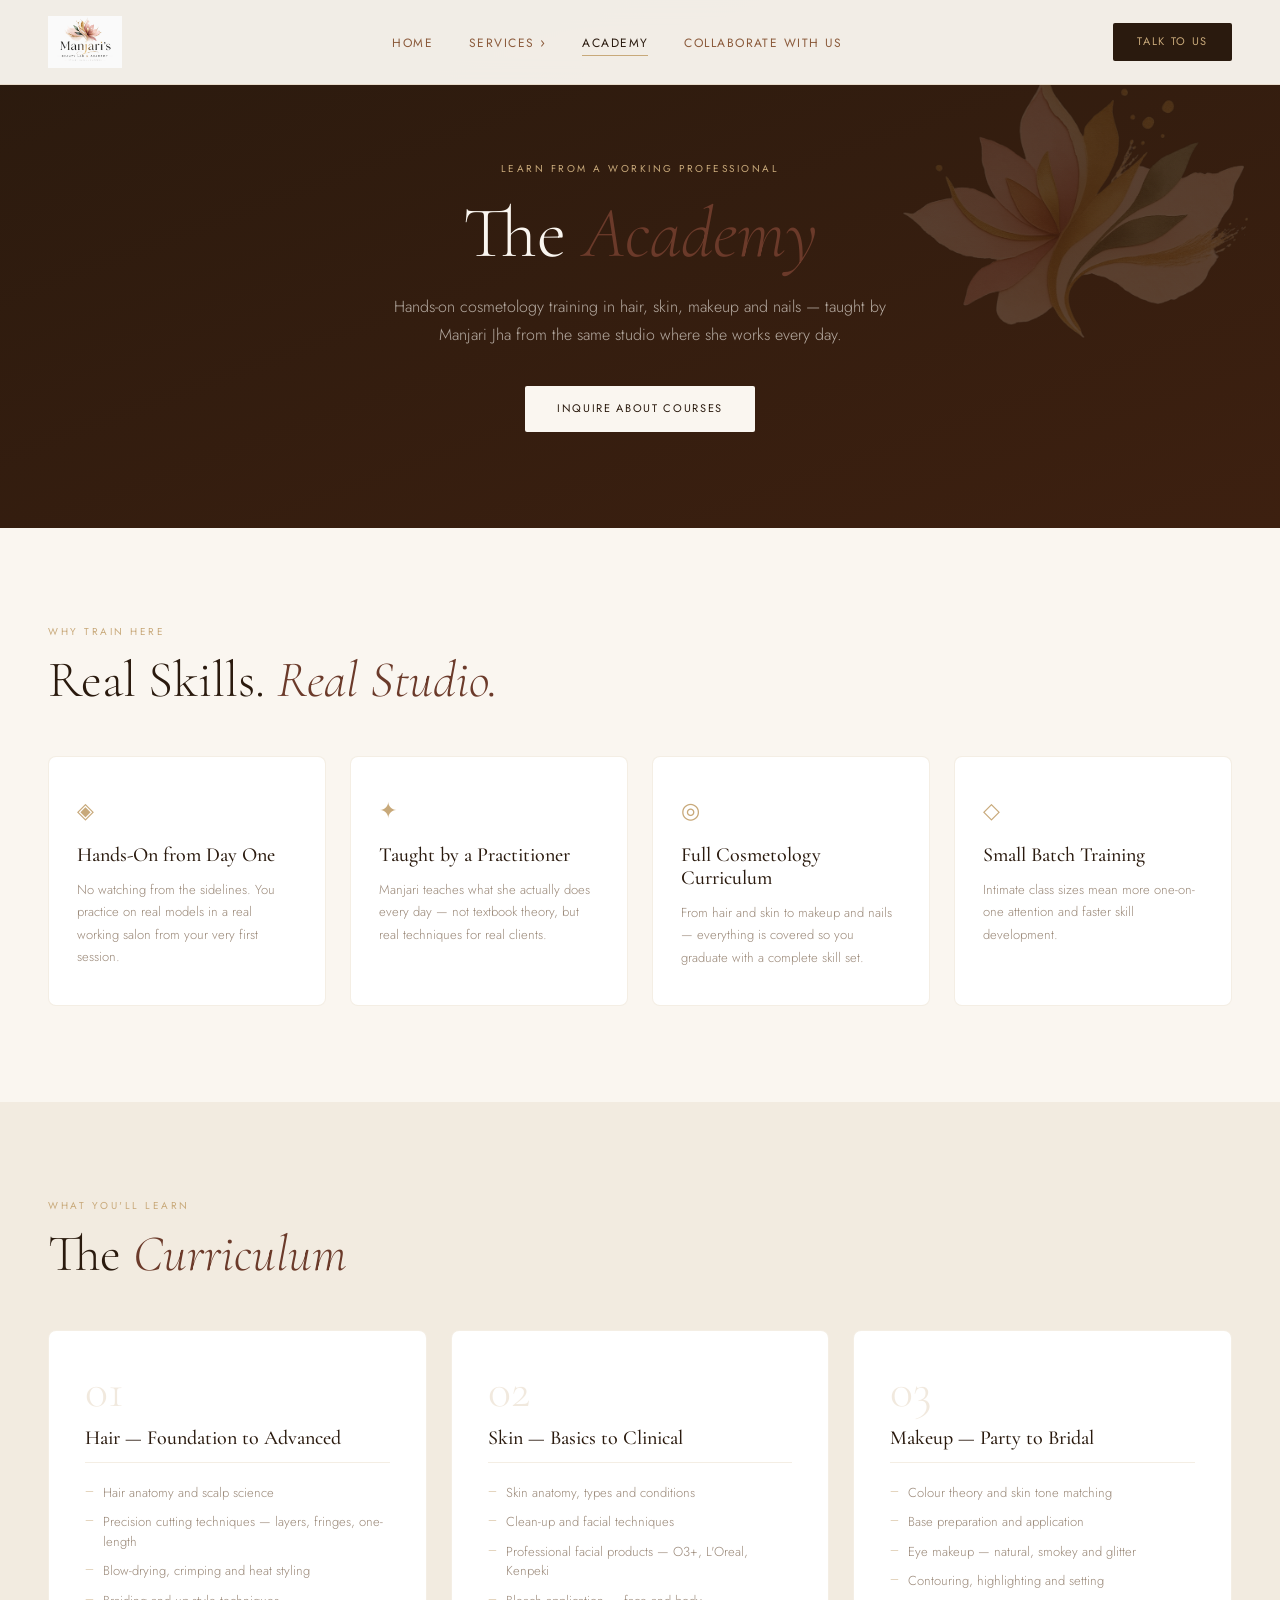
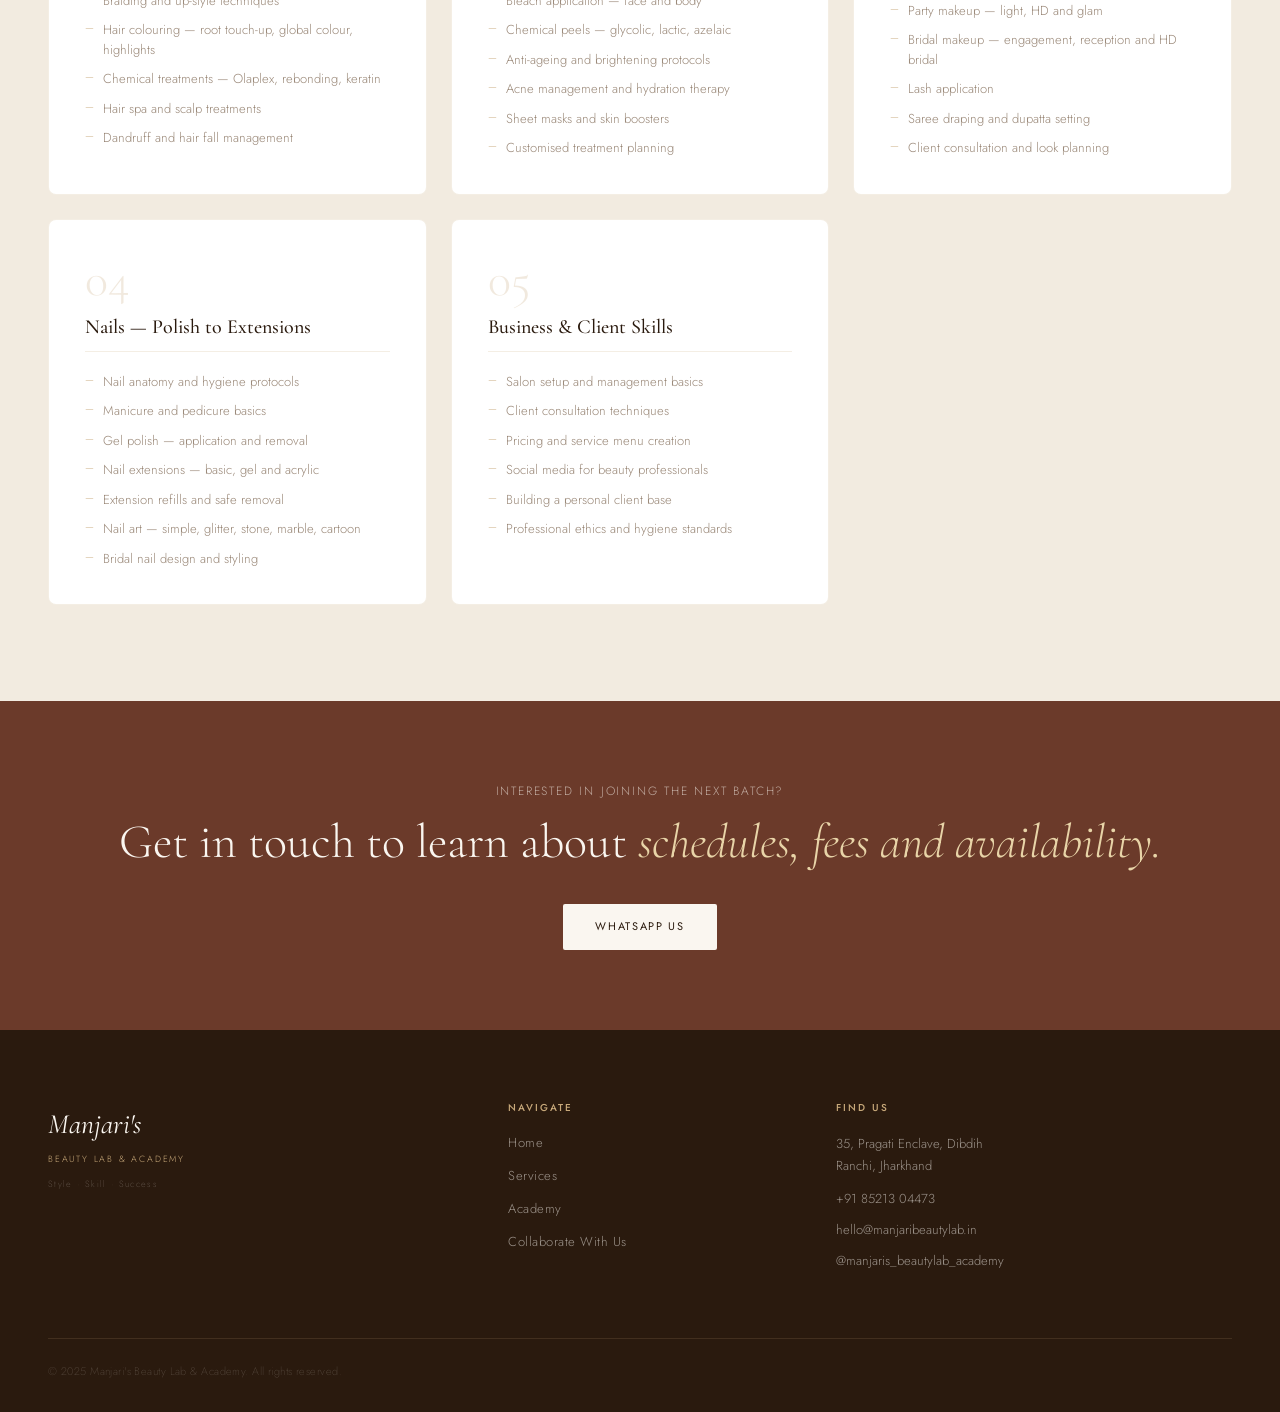
==== commit c1fc312b: "Add files via upload" ====
--- a/academy.html
+++ b/academy.html
@@ -19,6 +19,7 @@
         <li><a href="services.html#makeup">Makeup</a></li>
         <li><a href="services.html#nails">Nail Art & Extensions</a></li>
         <li><a href="services.html#packages">Packages</a></li>
+        <li><a href="services.html#waxing">Threading & Waxing</a></li>
       </ul>
     </li>
     <li><a href="academy.html" class="nav-link active">Academy</a></li>
--- a/style.css
+++ b/style.css
@@ -18,14 +18,14 @@
 
 /* ── RESET ── */
 *, *::before, *::after { margin: 0; padding: 0; box-sizing: border-box; }
-html { scroll-behavior: smooth; }
-body { font-family: var(--font-sans); background: var(--cream); color: var(--dark); font-weight: 300; line-height: 1.6; overflow-x: hidden; }
+html { scroll-behavior: smooth; overflow-x: clip; width: 100%; }
+body { font-family: var(--font-sans); background: var(--cream); color: var(--dark); font-weight: 300; line-height: 1.6; overflow-x: clip; width: 100%; }
 img { max-width: 100%; display: block; }
 a { text-decoration: none; color: inherit; }
 
 /* ── TYPOGRAPHY ── */
 h1,h2,h3,h4 { font-family: var(--font-serif); font-weight: 400; line-height: 1.15; }
-em { font-style: italic; color: var(--gold); }
+em { font-style: italic; color: var(--brown); }
 p { line-height: 1.75; }
 
 /* ── NAV ── */
@@ -90,6 +90,7 @@
   min-height: 100vh; display: flex; align-items: center;
   padding: 120px 48px 80px;
   position: relative; overflow: hidden;
+  max-width: 100%;
   background: linear-gradient(160deg, var(--cream) 0%, #F5EDE0 60%, #EDE0D0 100%);
 }
 .hero-content { max-width: 580px; position: relative; z-index: 2; }
@@ -140,7 +141,7 @@
 .section-cta { text-align: center; margin-top: 48px; }
 
 /* ── SERVICES GRID ── */
-.services-section { background: var(--white); }
+.services-section { background: var(--white); position: relative; overflow: hidden; }
 .services-grid { display: grid; grid-template-columns: repeat(4, 1fr); gap: 1px; background: rgba(200,169,122,0.15); border: 1px solid rgba(200,169,122,0.15); border-radius: 8px; overflow: hidden; }
 .svc-tile {
   background: var(--white); padding: 36px 28px;
@@ -160,7 +161,10 @@
   background: var(--dark);
   padding: 96px 48px;
   position: relative; overflow: hidden;
-  display: flex; align-items: center; gap: 80px;
+  display: flex; align-items: center; gap: 64px;
+  flex-direction: row;
+  justify-content: space-between;
+  max-width: 100%;
 }
 .about-flower { position: absolute; right: 48px; top: 50%; transform: translateY(-50%); width: 280px; opacity: 0.5; }
 .about-content { max-width: 640px; position: relative; z-index: 2; }
@@ -173,7 +177,7 @@
 .stat-label { font-size: 10px; font-weight: 300; color: rgba(250,246,240,0.5); letter-spacing: 0.12em; text-transform: uppercase; margin-top: 4px; }
 
 /* ── ACADEMY TEASER ── */
-.academy-teaser { background: var(--cream-deep); position: relative; overflow: hidden; }
+.academy-teaser { background: var(--cream-deep); position: relative; overflow: hidden; max-width: 100%; }
 .academy-flower { position: absolute; right: 0; top: 0; width: 320px; opacity: 0.6; }
 .academy-inner { display: grid; grid-template-columns: 1fr 1fr; gap: 80px; align-items: center; position: relative; z-index: 2; }
 .academy-text p { font-size: 15px; font-weight: 300; color: var(--muted); margin-bottom: 28px; }
@@ -224,11 +228,11 @@
 .svc-section { padding: 72px 48px; border-bottom: 0.5px solid rgba(200,169,122,0.15); }
 .svc-section:nth-child(even) { background: var(--cream-deep); }
 .svc-section-header { display: flex; align-items: center; gap: 24px; margin-bottom: 40px; }
-.svc-section-header h2 { font-size: clamp(28px, 3.5vw, 44px); font-weight: 300; color: var(--dark); white-space: nowrap; }
+.svc-section-header h2 { font-size: clamp(28px, 3.5vw, 44px); font-weight: 400; color: var(--dark); white-space: nowrap; }
 .svc-section-line { flex: 1; height: 0.5px; background: linear-gradient(90deg, var(--gold), transparent); }
 .svc-cards { display: grid; grid-template-columns: repeat(auto-fill, minmax(280px, 1fr)); gap: 24px; }
 .svc-category { background: var(--white); border-radius: 8px; padding: 28px; border: 0.5px solid rgba(200,169,122,0.2); }
-.svc-cat-title { font-family: var(--font-serif); font-size: 18px; font-weight: 500; font-style: italic; color: var(--gold); margin-bottom: 4px; padding-bottom: 12px; border-bottom: 0.5px solid rgba(200,169,122,0.2); }
+.svc-cat-title { font-family: var(--font-serif); font-size: 18px; font-weight: 600; font-style: italic; color: var(--brown); margin-bottom: 4px; padding-bottom: 12px; border-bottom: 0.5px solid rgba(200,169,122,0.3); }
 .svc-cat-sub { font-size: 11px; font-weight: 300; color: var(--muted); letter-spacing: 0.08em; margin-bottom: 12px; margin-top: 4px; }
 .svc-items { display: flex; flex-direction: column; gap: 0; margin-top: 16px; }
 .svc-item { padding: 12px 0; border-bottom: 0.5px solid rgba(237,232,224,0.8); }
@@ -369,35 +373,39 @@
   pointer-events: none;
   user-select: none;
 }
+/* No negative offsets — all flowers stay inside their parent */
+/* Max rotation ±30deg, never flipped */
 .flower-tr {
-  top: -40px; right: -40px;
+  top: 60px; right: 0;
   width: 420px; opacity: 0.18;
-  transform: rotate(0deg);
+  max-width: 55vw;
 }
 .flower-bl {
-  bottom: -40px; left: -40px;
+  bottom: 0; left: 0;
   width: 300px; opacity: 0.12;
-  transform: rotate(180deg);
+  max-width: 45vw;
 }
 .flower-br {
-  bottom: -20px; right: -20px;
-  width: 320px; opacity: 0.13;
-  transform: rotate(90deg);
+  bottom: 0; right: 0;
+  width: 300px; opacity: 0.13;
+  max-width: 45vw;
 }
 .flower-tl {
-  top: -20px; left: -20px;
-  width: 280px; opacity: 0.1;
-  transform: rotate(270deg);
+  top: 0; left: 0;
+  width: 260px; opacity: 0.1;
+  max-width: 40vw;
 }
 .flower-center-r {
-  top: 50%; right: -60px;
-  transform: translateY(-50%) rotate(15deg);
-  width: 360px; opacity: 0.12;
+  top: 50%; right: 0;
+  transform: translateY(-50%);
+  width: 340px; opacity: 0.12;
+  max-width: 50vw;
 }
 @media (max-width: 768px) {
-  .flower-tr { width: 220px; opacity: 0.12; }
+  .flower-tr { width: 240px; opacity: 0.13; }
   .flower-bl { width: 180px; }
   .flower-br { width: 180px; }
+  .flower-tl { width: 160px; }
   .flower-center-r { width: 200px; }
 }
 
@@ -449,3 +457,34 @@
   color: var(--gold); font-size: 10px;
   margin-top: 4px; flex-shrink: 0;
 }
+
+/* ── ABOUT STRIP LAYOUT WITH SKETCH ── */
+
+.about-sketch {
+  flex-shrink: 0;
+  position: relative;
+  z-index: 2;
+}
+.about-sketch-img {
+  width: 300px;
+  height: 380px;
+  object-fit: cover;
+  object-position: top center;
+  border-radius: 4px;
+  border: 1px solid rgba(200,169,122,0.2);
+  display: block;
+}
+.about-content {
+  flex: 1;
+  position: relative;
+  z-index: 2;
+}
+@media (max-width: 1024px) {
+  .about-strip { gap: 40px; }
+  .about-sketch-img { width: 240px; height: 300px; }
+}
+@media (max-width: 768px) {
+  .about-strip { flex-direction: column; gap: 32px; }
+  .about-sketch { display: block; width: 100%; }
+  .about-sketch-img { width: 100%; height: 320px; object-fit: cover; object-position: top center; }
+}
